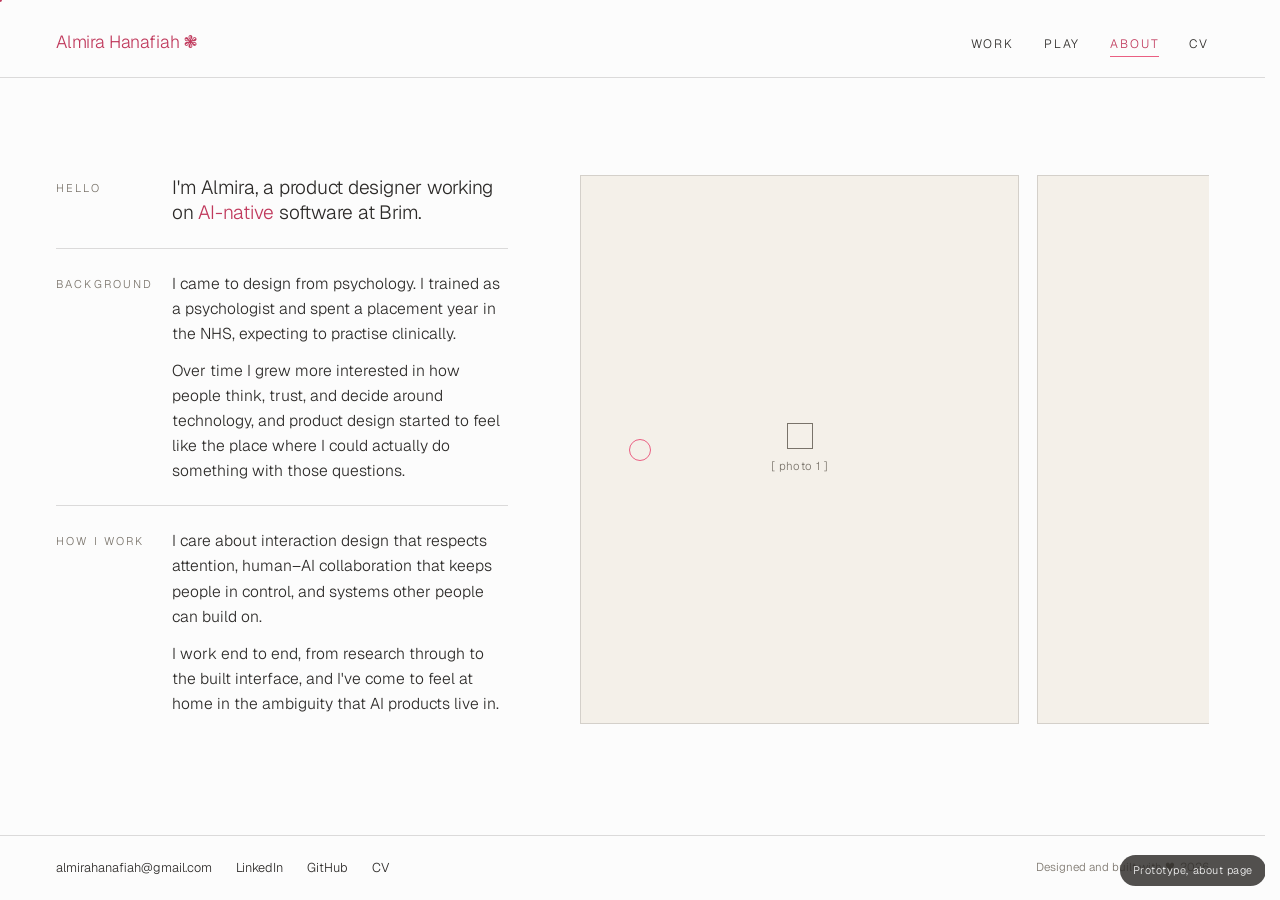
==== about.html @ 2a0cd52b "Case studies, CV page, favicon, and full nav pass Case Study 01 (work/ai-workflows.html) - Reframed " ====
<!DOCTYPE html>
<html lang="en">
<head>
<meta charset="UTF-8" />
<meta name="viewport" content="width=device-width, initial-scale=1.0" />
<title>About, Almira</title>
<meta name="description" content="Product designer with a psychology background, working on AI-native software at Brim." />
<link rel="icon" type="image/svg+xml" href="assets/favicon.svg" />
<link rel="preconnect" href="https://fonts.googleapis.com" />
<link rel="preconnect" href="https://fonts.gstatic.com" crossorigin />
<link href="https://fonts.googleapis.com/css2?family=Geist:wght@100..900&display=swap" rel="stylesheet" />
<style>
  /* ============ TOKENS (shared) ============ */
  :root {
    --paper:   #fcfcfc;
    --paper-2: #f4f0e9;
    --ink:     #2C2A28;
    --ink-soft:#79736A;
    --pink:    #EA5F82;
    --pink-deep:#C0395C;
    --rule:    rgba(44,42,40,0.16);
    --font: "Geist", system-ui, sans-serif;
    --w: 300;
    --ease: cubic-bezier(0.23, 1, 0.32, 1);
    --shell: 1280px;
  }
  * { margin: 0; padding: 0; box-sizing: border-box; }
  html { scroll-behavior: smooth; scrollbar-gutter: stable; }

  /* smooth cross-fade between pages (Chrome 126+, Safari 18+); harmlessly ignored elsewhere */
  @view-transition { navigation: auto; }
  ::view-transition-old(root),
  ::view-transition-new(root) { animation-duration: .32s; animation-timing-function: ease; }
  /* lift the masthead out of the cross-fade so it stays put while only the body content swaps */
  header:has(.masthead) { view-transition-name: site-header; }
  ::view-transition-old(site-header),
  ::view-transition-new(site-header) { animation: none; }
  body {
    background: var(--paper); color: var(--ink);
    font-family: var(--font); font-weight: var(--w);
    font-size: 18px; line-height: 1.6;
    -webkit-font-smoothing: antialiased; overflow-x: hidden;
  }
  a, p, h1, h2, h3, div, span, nav, li { font-weight: var(--w); }
  a { color: inherit; text-decoration: none; }
  ::selection { background: var(--pink); color: var(--paper); }
  @media (hover: hover) and (pointer: fine) { body, a, button { cursor: none; } }

  .shell { max-width: var(--shell); margin: 0 auto; padding: 0 56px; }
  .label {
    font-size: .7rem; text-transform: uppercase;
    letter-spacing: .19em; color: var(--ink-soft);
  }

  /* ============ CURSOR ============ */
  .cursor {
    position: fixed; top: 0; left: 0; width: 22px; height: 22px;
    border: 1px solid var(--pink); border-radius: 50%;
    pointer-events: none; z-index: 9999; transform: translate(-50%,-50%);
    transition: width .22s var(--ease), height .22s var(--ease), background-color .22s var(--ease);
  }
  .cursor.hot { width: 54px; height: 54px; background: rgba(234,95,130,.12); }
  .cursor.grab { width: 44px; height: 44px; background: rgba(234,95,130,.18); }
  .cursor-dot {
    position: fixed; top: 0; left: 0; width: 4px; height: 4px;
    background: var(--pink-deep); border-radius: 50%;
    pointer-events: none; z-index: 9999; transform: translate(-50%,-50%);
  }
  @media (hover: none),(pointer: coarse) { .cursor,.cursor-dot { display: none; } }

  /* ============ CAPTION TOOLTIP ============ */
  .tip {
    position: fixed; top: 0; left: 0; z-index: 9998;
    pointer-events: none;
    background: var(--paper); color: var(--ink);
    border: 1px solid var(--ink); border-radius: 2px;
    padding: 7px 11px;
    font-size: .62rem; text-transform: uppercase; letter-spacing: .14em;
    white-space: nowrap;
    box-shadow: 0 10px 24px -12px rgba(44,42,40,.55);
    opacity: 0; transform: scale(.94);
    transform-origin: top left;
    transition: opacity .14s var(--ease), transform .14s var(--ease);
  }
  .tip.show { opacity: 1; transform: scale(1); }

  /* ============ MASTHEAD ============ */
  header { border-bottom: 1px solid var(--rule); }
  .masthead {
    display: flex; justify-content: space-between; align-items: baseline;
    padding: 28px 0 20px;
  }
  .wordmark {
    font-size: 1.1rem; letter-spacing: -.01em;
    color: var(--pink-deep);
  }
  .nav { display: flex; gap: 30px; }
  .nav a {
    font-size: .76rem; text-transform: uppercase; letter-spacing: .15em;
    position: relative; padding-bottom: 3px;
  }
  .nav a::after {
    content: ""; position: absolute; left: 0; bottom: 0;
    width: 100%; height: 1px; background: var(--pink);
    transform: scaleX(0); transform-origin: left;
    transition: transform .26s var(--ease);
  }
  .nav a:hover::after { transform: scaleX(1); }
  .nav a.here { color: var(--pink-deep); }
  .nav a.here::after { transform: scaleX(1); }

  /* ============ ABOUT (base = mobile / normal flow) ============ */
  .about {
    display: grid; grid-template-columns: 1fr; gap: 44px;
    padding: 48px 0 64px;
  }
  .block {
    display: grid; grid-template-columns: 92px 1fr; gap: 24px;
    padding: 22px 0; align-items: start;
    border-top: 1px solid var(--rule);
  }
  .block:first-child { border-top: none; padding-top: 0; }
  .block .k { padding-top: 5px; }
  .block h1 {
    font-size: clamp(1.12rem, 1.5vw, 1.4rem);
    letter-spacing: -.012em; line-height: 1.32;
  }
  .block h1 em { font-style: normal; color: var(--pink-deep); }
  .block p { font-size: .98rem; color: var(--ink); }
  .block p + p { margin-top: 12px; }
  .block p .soft { color: var(--ink-soft); }

  /* ---- gallery ---- */
  .gallery-col { min-width: 0; }
  .scroller {
    overflow-x: auto; overflow-y: hidden;
    padding-bottom: 14px;
    scrollbar-width: thin;
    scrollbar-color: var(--ink-soft) transparent;
  }
  .scroller::-webkit-scrollbar { height: 4px; }
  .scroller::-webkit-scrollbar-track { background: var(--rule); border-radius: 2px; }
  .scroller::-webkit-scrollbar-thumb { background: var(--ink-soft); border-radius: 2px; }
  .track { display: flex; gap: 18px; width: max-content; }
  .shot {
    width: 264px; flex: 0 0 auto; aspect-ratio: 4 / 5;
    border: 1px solid var(--rule); background: var(--paper-2);
    overflow: hidden;
    display: flex; flex-direction: column;
    align-items: center; justify-content: center; gap: 8px;
  }
  .shot img {
    width: 100%; height: 100%; object-fit: cover;
    display: block; -webkit-user-drag: none; user-select: none;
  }
  .shot .g { width: 26px; height: 26px; border: 1px solid var(--ink-soft); }
  .shot .cap { font-size: .72rem; color: var(--ink-soft); letter-spacing: .04em; }

  /* ============ FOOTER ============ */
  footer { border-top: 1px solid var(--rule); padding: 22px 0; }
  .colophon {
    display: flex; justify-content: space-between; flex-wrap: wrap; gap: 16px;
  }
  .colophon .links { display: flex; gap: 24px; flex-wrap: wrap; }
  .colophon a { font-size: .8rem; }
  .colophon a:hover { color: var(--pink-deep); }
  .colophon .set { font-size: .72rem; color: var(--ink-soft); }

  /* ============ REVEAL ============ */
  .rv { opacity: 0; transform: translateY(14px);
        transition: opacity .6s var(--ease), transform .6s var(--ease); }
  .rv.in { opacity: 1; transform: none; }

  .proto-note {
    position: fixed; bottom: 14px; right: 14px; z-index: 600;
    background: var(--ink); color: var(--paper);
    font-size: .68rem; letter-spacing: .05em;
    padding: 7px 13px; border-radius: 999px; opacity: .82;
  }

  /* ============ DESKTOP: single screen; images = text-column height ============ */
  @media (min-width: 921px) {
    html, body { height: 100%; }
    body {
      height: 100dvh; overflow: hidden;
      display: flex; flex-direction: column;
    }
    main { flex: 1; min-height: 0; display: flex; align-items: center; }
    main .shell { width: 100%; }
    .about {
      grid-template-columns: 452px 1fr; gap: 72px;
      align-items: stretch; padding: 0;
    }
    /* gallery column stretches to match the text column's height */
    .gallery-col { display: flex; flex-direction: column; }
    .scroller { flex: 1; min-height: 0; }
    .track { height: 100%; }
    .shot { height: 100%; width: auto; }
  }

  @media (max-width: 560px) {
    .shell { padding: 0 20px; }
    .nav { gap: 16px; }
    .nav a { font-size: .66rem; letter-spacing: .1em; }
    .block { grid-template-columns: 1fr; gap: 10px; }
    .block .k { padding-top: 0; }
    .shot { width: 220px; }
  }
  @media (prefers-reduced-motion: reduce) {
    html { scroll-behavior: auto; }
    .rv { opacity: 1 !important; transform: none !important; transition: none; }
    .cursor { transition: none !important; }
    .tip { transition: opacity .12s; transform: none; }
    .tip.show { transform: none; }
  }
</style>
</head>
<body>

<div class="cursor" id="cursor" aria-hidden="true"></div>
<div class="cursor-dot" id="dot" aria-hidden="true"></div>
<div class="tip" id="tip" aria-hidden="true"></div>

<header>
  <div class="shell">
    <div class="masthead">
      <a href="index.html" class="wordmark">Almira Hanafiah &#10051;</a>
      <nav class="nav">
        <a href="index.html">Work</a>
        <a href="play.html">Play</a>
        <a href="about.html" class="here">About</a>
        <a href="cv.html">CV</a>
      </nav>
    </div>
  </div>
</header>

<main>
  <div class="shell">
    <section class="about">

      <!-- ===== TEXT COLUMN ===== -->
      <div class="about-text">

        <div class="block rv">
          <div class="k label">Hello</div>
          <div>
            <h1>I'm Almira, a product designer working on <em>AI-native</em> software at Brim.</h1>
          </div>
        </div>

        <div class="block rv">
          <div class="k label">Background</div>
          <div>
            <p>I came to design from psychology. I trained as a psychologist and spent a placement year in the NHS, expecting to practise clinically.</p>
            <p class="soft">Over time I grew more interested in how people think, trust, and decide around technology, and product design started to feel like the place where I could actually do something with those questions.</p>
          </div>
        </div>

        <div class="block rv">
          <div class="k label">How I work</div>
          <div>
            <p>I care about interaction design that respects attention, human&ndash;AI collaboration that keeps people in control, and systems other people can build on.</p>
            <p class="soft">I work end to end, from research through to the built interface, and I've come to feel at home in the ambiguity that AI products live in.</p>
          </div>
        </div>

      </div>

      <!-- ===== GALLERY COLUMN (horizontal scroll) ===== -->
      <div class="gallery-col">
        <!-- 5 photos. Each .shot carries a data-cap caption (shown as a tooltip on hover).
             To use a real image, replace the inner placeholder with:
             <img src="assets/about/photo-1.jpg" alt="...">, keep the data-cap. -->
        <div class="scroller" id="scroller">
          <div class="track">
            <figure class="shot" data-cap="Charcoal study"><div class="g" aria-hidden="true"></div><span class="cap">[ photo 1 ]</span></figure>
            <figure class="shot" data-cap="Oil portrait, in progress"><div class="g" aria-hidden="true"></div><span class="cap">[ photo 2 ]</span></figure>
            <figure class="shot" data-cap="Sketchbook, 2024"><div class="g" aria-hidden="true"></div><span class="cap">[ photo 3 ]</span></figure>
            <figure class="shot" data-cap="Plein air study"><div class="g" aria-hidden="true"></div><span class="cap">[ photo 4 ]</span></figure>
            <figure class="shot" data-cap="Studio corner"><div class="g" aria-hidden="true"></div><span class="cap">[ photo 5 ]</span></figure>
          </div>
        </div>
      </div>

    </section>
  </div>
</main>

<footer>
  <div class="shell">
    <div class="colophon">
      <div class="links">
        <a href="mailto:almirahanafiah@gmail.com">almirahanafiah@gmail.com</a>
        <a href="https://linkedin.com/in/almira-hanafiah" target="_blank" rel="noopener">LinkedIn</a>
        <a href="https://github.com/almirakh" target="_blank" rel="noopener">GitHub</a>
        <a href="cv.html">CV</a>
      </div>
      <div class="set">Designed and built with &hearts;, 2026</div>
    </div>
  </div>
</footer>

<div class="proto-note">Prototype, about page</div>

<script>
(function () {
  var reduced = matchMedia("(prefers-reduced-motion: reduce)").matches;
  var fine = matchMedia("(hover: hover) and (pointer: fine)").matches;
  var cursor = document.getElementById("cursor");

  /* ---- custom cursor ---- */
  if (fine) {
    var dot = document.getElementById("dot");
    var mx = innerWidth/2, my = innerHeight/2, cx = mx, cy = my;
    addEventListener("mousemove", function (e) {
      mx = e.clientX; my = e.clientY;
      dot.style.left = mx+"px"; dot.style.top = my+"px";
      if (reduced) { cursor.style.left = mx+"px"; cursor.style.top = my+"px"; }
    });
    if (!reduced) (function loop(){
      cx += (mx-cx)*.17; cy += (my-cy)*.17;
      cursor.style.left = cx+"px"; cursor.style.top = cy+"px";
      requestAnimationFrame(loop);
    })();
    document.querySelectorAll("a, button").forEach(function (el) {
      el.addEventListener("mouseenter", function(){ cursor.classList.add("hot"); });
      el.addEventListener("mouseleave", function(){ cursor.classList.remove("hot"); });
    });
    addEventListener("mouseleave", function(){ cursor.style.opacity=0; dot.style.opacity=0; });
    addEventListener("mouseenter", function(){ cursor.style.opacity=1; dot.style.opacity=1; });
  }

  /* ---- caption tooltip that follows the cursor ---- */
  var tip = document.getElementById("tip");
  if (fine) {
    document.querySelectorAll(".shot").forEach(function (shot) {
      shot.addEventListener("mouseenter", function () {
        tip.textContent = shot.getAttribute("data-cap") || "";
        tip.classList.add("show");
      });
      shot.addEventListener("mouseleave", function () {
        tip.classList.remove("show");
      });
    });
    addEventListener("mousemove", function (e) {
      var x = e.clientX + 22, y = e.clientY + 20;
      if (x + tip.offsetWidth + 14 > innerWidth) x = e.clientX - tip.offsetWidth - 22;
      tip.style.left = x + "px";
      tip.style.top = y + "px";
    });
  }

  /* ---- smooth (eased) horizontal scroll for the gallery ---- */
  var sc = document.getElementById("scroller");
  var targetX = sc.scrollLeft, currentX = sc.scrollLeft;
  var dragging = false, startX = 0, startLeft = 0, vx = 0, lastX = 0;

  function maxX() { return sc.scrollWidth - sc.clientWidth; }
  function clamp(v) { return Math.max(0, Math.min(maxX(), v)); }

  if (!reduced) {
    (function loop() {
      if (!dragging) {
        var d = targetX - currentX;
        if (Math.abs(d) > 0.4) {
          currentX += d * 0.12;            /* eased glide */
          sc.scrollLeft = currentX;
        } else {
          currentX = targetX = sc.scrollLeft;  /* idle: stay in sync (incl. scrollbar use) */
        }
      }
      requestAnimationFrame(loop);
    })();
  }

  sc.addEventListener("wheel", function (e) {
    var d = Math.abs(e.deltaX) > Math.abs(e.deltaY) ? e.deltaX : e.deltaY;
    if (!d) return;
    e.preventDefault();
    if (reduced) { sc.scrollLeft = clamp(sc.scrollLeft + d); return; }
    targetX = clamp(targetX + d);
  }, { passive: false });

  /* ---- drag to scroll, with a little release momentum ---- */
  sc.addEventListener("pointerdown", function (e) {
    dragging = true;
    startX = lastX = e.clientX; startLeft = sc.scrollLeft; vx = 0;
    sc.classList.add("dragging");
    tip.classList.remove("show");
    if (fine) cursor.classList.add("grab");
  });
  addEventListener("pointermove", function (e) {
    if (!dragging) return;
    var nx = clamp(startLeft - (e.clientX - startX));
    sc.scrollLeft = nx;
    currentX = targetX = nx;
    vx = e.clientX - lastX; lastX = e.clientX;
  });
  addEventListener("pointerup", function () {
    if (!dragging) return;
    dragging = false;
    sc.classList.remove("dragging");
    if (fine) cursor.classList.remove("grab");
    if (!reduced) targetX = clamp(sc.scrollLeft - vx * 16);   /* momentum glide */
  });

  /* ---- scroll reveal ---- */
  var rv = document.querySelectorAll(".rv");
  if (reduced || !("IntersectionObserver" in window)) {
    rv.forEach(function (el){ el.classList.add("in"); });
  } else {
    var io = new IntersectionObserver(function (entries) {
      entries.forEach(function (en, i) {
        if (en.isIntersecting) {
          var el = en.target;
          setTimeout(function(){ el.classList.add("in"); }, i * 80);
          io.unobserve(el);
        }
      });
    }, { threshold: .14 });
    rv.forEach(function (el){ io.observe(el); });
  }
})();
</script>
</body>
</html>
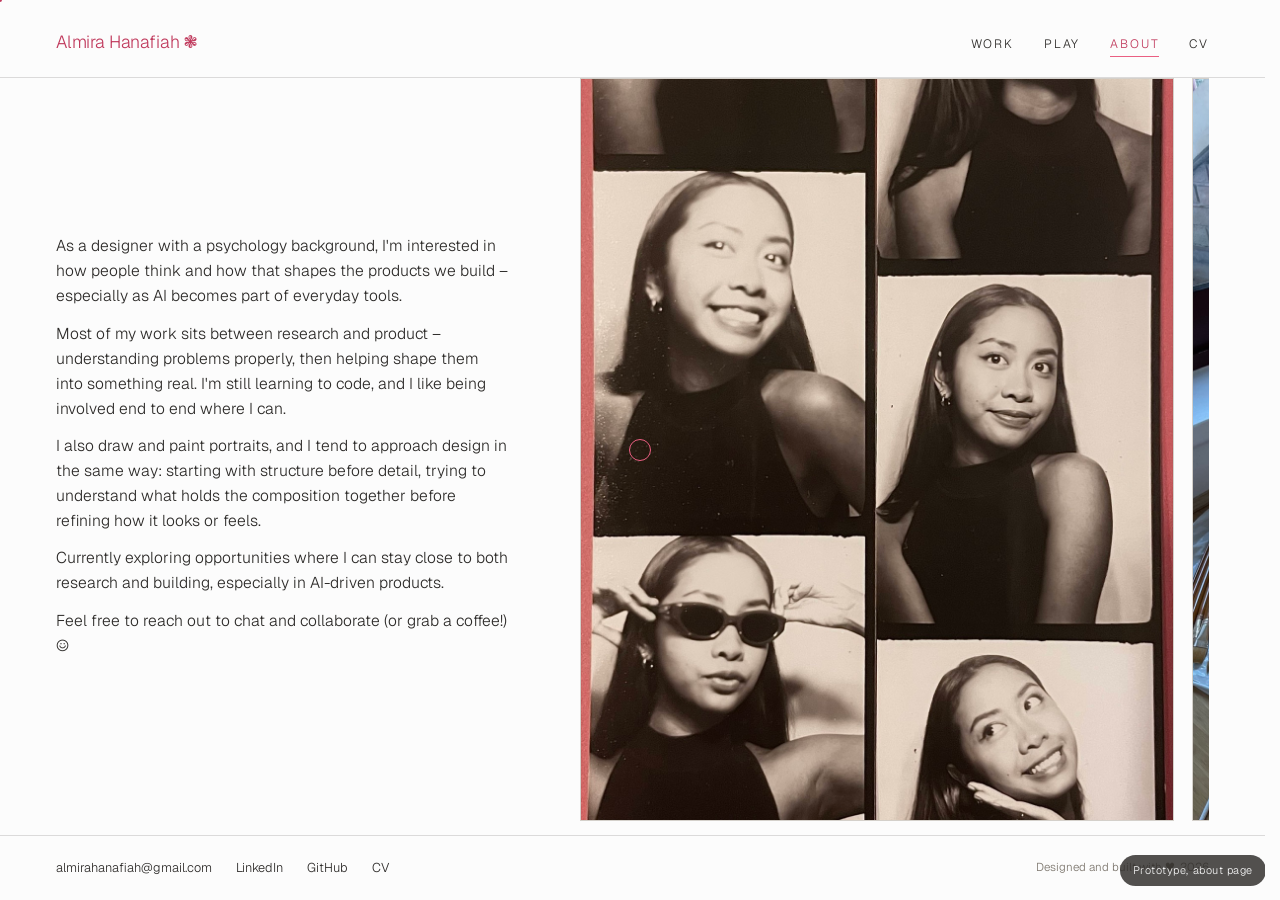
==== commit da5f4161: "Restore homepage nav (Work / Play / About / CV)" ====
--- a/about.html
+++ b/about.html
@@ -3,6 +3,7 @@
 <head>
 <meta charset="UTF-8" />
 <meta name="viewport" content="width=device-width, initial-scale=1.0" />
+<meta name="robots" content="noindex,nofollow" />
 <title>About, Almira</title>
 <meta name="description" content="Product designer with a psychology background, working on AI-native software at Brim." />
 <link rel="icon" type="image/svg+xml" href="assets/favicon.svg" />
@@ -120,6 +121,7 @@
     border-top: 1px solid var(--rule);
   }
   .block:first-child { border-top: none; padding-top: 0; }
+  .block.solo { grid-template-columns: 1fr; }
   .block .k { padding-top: 5px; }
   .block h1 {
     font-size: clamp(1.12rem, 1.5vw, 1.4rem);
@@ -149,7 +151,7 @@
     display: flex; flex-direction: column;
     align-items: center; justify-content: center; gap: 8px;
   }
-  .shot img {
+  .shot img, .shot video {
     width: 100%; height: 100%; object-fit: cover;
     display: block; -webkit-user-drag: none; user-select: none;
   }
@@ -185,14 +187,17 @@
       height: 100dvh; overflow: hidden;
       display: flex; flex-direction: column;
     }
-    main { flex: 1; min-height: 0; display: flex; align-items: center; }
-    main .shell { width: 100%; }
+    main { flex: 1; min-height: 0; display: flex; align-items: stretch; }
+    main .shell { width: 100%; height: 100%; }
     .about {
       grid-template-columns: 452px 1fr; gap: 72px;
-      align-items: stretch; padding: 0;
+      grid-template-rows: minmax(0, 1fr);
+      align-items: stretch; padding: 0; height: 100%;
     }
-    /* gallery column stretches to match the text column's height */
-    .gallery-col { display: flex; flex-direction: column; }
+    /* text is centered vertically against the full-height gallery */
+    .about-text { display: flex; flex-direction: column; justify-content: center; min-height: 0; }
+    /* gallery fills the row height; images crop to it via object-fit */
+    .gallery-col { display: flex; flex-direction: column; min-height: 0; }
     .scroller { flex: 1; min-height: 0; }
     .track { height: 100%; }
     .shot { height: 100%; width: auto; }
@@ -242,43 +247,39 @@
       <!-- ===== TEXT COLUMN ===== -->
       <div class="about-text">
 
-        <div class="block rv">
-          <div class="k label">Hello</div>
+        <div class="block solo rv">
           <div>
-            <h1>I'm Almira, a product designer working on <em>AI-native</em> software at Brim.</h1>
+            <p>As a designer with a psychology background, I'm interested in how people think and how that shapes the products we build &ndash; especially as AI becomes part of everyday tools.</p>
+            <p>Most of my work sits between research and product &ndash; understanding problems properly, then helping shape them into something real. I'm still learning to code, and I like being involved end to end where I can.</p>
+            <p>I also draw and paint portraits, and I tend to approach design in the same way: starting with structure before detail, trying to understand what holds the composition together before refining how it looks or feels.</p>
+            <p class="soft">Currently exploring opportunities where I can stay close to both research and building, especially in AI-driven products.</p>
+            <p class="soft">Feel free to reach out to chat and collaborate (or grab a coffee!) &#9786;&#xFE0E;</p>
           </div>
         </div>
 
-        <div class="block rv">
-          <div class="k label">Background</div>
-          <div>
-            <p>I came to design from psychology. I trained as a psychologist and spent a placement year in the NHS, expecting to practise clinically.</p>
-            <p class="soft">Over time I grew more interested in how people think, trust, and decide around technology, and product design started to feel like the place where I could actually do something with those questions.</p>
-          </div>
-        </div>
-
-        <div class="block rv">
-          <div class="k label">How I work</div>
-          <div>
-            <p>I care about interaction design that respects attention, human&ndash;AI collaboration that keeps people in control, and systems other people can build on.</p>
-            <p class="soft">I work end to end, from research through to the built interface, and I've come to feel at home in the ambiguity that AI products live in.</p>
-          </div>
-        </div>
-
       </div>
 
       <!-- ===== GALLERY COLUMN (horizontal scroll) ===== -->
       <div class="gallery-col">
-        <!-- 5 photos. Each .shot carries a data-cap caption (shown as a tooltip on hover).
-             To use a real image, replace the inner placeholder with:
-             <img src="assets/about/photo-1.jpg" alt="...">, keep the data-cap. -->
+        <!-- 4 photos + 1 video. Each .shot carries a data-cap caption (shown as a tooltip on hover). -->
         <div class="scroller" id="scroller">
           <div class="track">
-            <figure class="shot" data-cap="Charcoal study"><div class="g" aria-hidden="true"></div><span class="cap">[ photo 1 ]</span></figure>
-            <figure class="shot" data-cap="Oil portrait, in progress"><div class="g" aria-hidden="true"></div><span class="cap">[ photo 2 ]</span></figure>
-            <figure class="shot" data-cap="Sketchbook, 2024"><div class="g" aria-hidden="true"></div><span class="cap">[ photo 3 ]</span></figure>
-            <figure class="shot" data-cap="Plein air study"><div class="g" aria-hidden="true"></div><span class="cap">[ photo 4 ]</span></figure>
-            <figure class="shot" data-cap="Studio corner"><div class="g" aria-hidden="true"></div><span class="cap">[ photo 5 ]</span></figure>
+            <figure class="shot" data-cap="it's me :)">
+              <img src="assets/about/about-1-me.jpg" alt="Almira in a black-and-white photobooth strip" loading="lazy" />
+            </figure>
+            <figure class="shot" data-cap="the painting corner">
+              <img src="assets/about/about-2-painting-corner.jpeg" alt="An easel with a portrait in progress beside a window and a monstera plant" loading="lazy" />
+            </figure>
+            <figure class="shot" data-cap="my cats">
+              <img src="assets/about/about-3-cats.jpg" alt="Two cats on marble stairs beside a eucalyptus plant" loading="lazy" />
+            </figure>
+            <figure class="shot" data-cap="i love visiting art museums">
+              <img src="assets/about/about-4-art-museum.jpeg" alt="Almira looking at abstract paintings in a gallery" loading="lazy" />
+            </figure>
+            <figure class="shot" data-cap="thanks for visiting &#9788;">
+              <video src="assets/about/about-5-sunset.mp4" poster="assets/about/about-5-sunset.jpg"
+                     autoplay muted loop playsinline preload="metadata" aria-label="A sunset"></video>
+            </figure>
           </div>
         </div>
       </div>
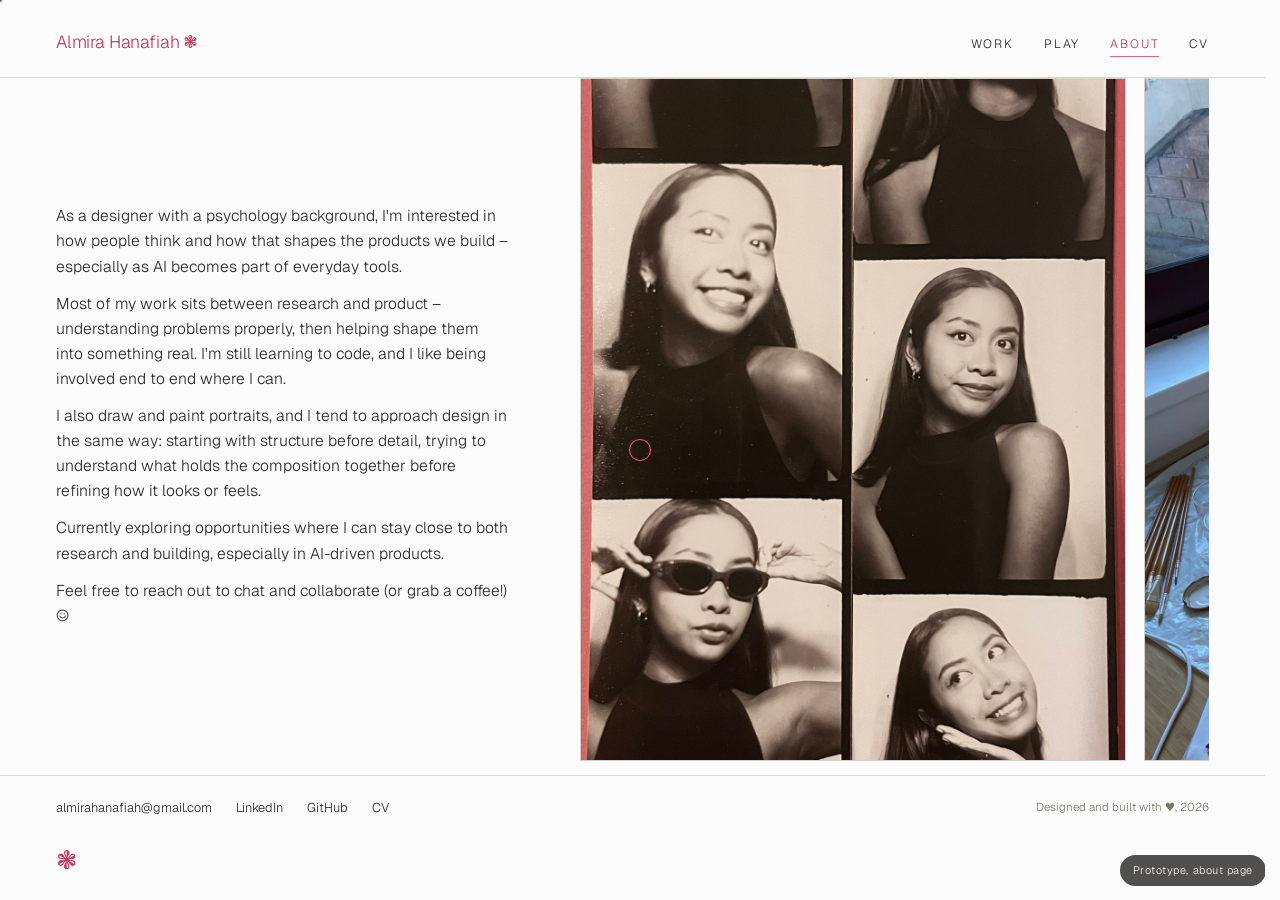
==== commit 54ca8159: "Unify footers/header, link CV to PDF, reveal Case 03 + WIP preview, new GitHub username - Unify all " ====
--- a/about.html
+++ b/about.html
@@ -167,6 +167,8 @@
   .colophon a { font-size: .8rem; }
   .colophon a:hover { color: var(--pink-deep); }
   .colophon .set { font-size: .72rem; color: var(--ink-soft); }
+  .sign { margin-top: 30px; }
+  .sign-mark { display: inline-block; font-size: 1.6rem; line-height: 1; color: var(--pink-deep); }
 
   /* ============ REVEAL ============ */
   .rv { opacity: 0; transform: translateY(14px);
@@ -234,7 +236,7 @@
         <a href="index.html">Work</a>
         <a href="play.html">Play</a>
         <a href="about.html" class="here">About</a>
-        <a href="cv.html">CV</a>
+        <a href="assets/cv/Almira-Hanafiah-CV.pdf" target="_blank" rel="noopener">CV</a>
       </nav>
     </div>
   </div>
@@ -294,10 +296,13 @@
       <div class="links">
         <a href="mailto:almirahanafiah@gmail.com">almirahanafiah@gmail.com</a>
         <a href="https://linkedin.com/in/almira-hanafiah" target="_blank" rel="noopener">LinkedIn</a>
-        <a href="https://github.com/almirakh" target="_blank" rel="noopener">GitHub</a>
-        <a href="cv.html">CV</a>
+        <a href="https://github.com/almirahanafiah" target="_blank" rel="noopener">GitHub</a>
+        <a href="assets/cv/Almira-Hanafiah-CV.pdf" target="_blank" rel="noopener">CV</a>
       </div>
       <div class="set">Designed and built with &hearts;, 2026</div>
+    </div>
+    <div class="sign rv">
+      <span class="sign-mark" aria-hidden="true">&#10051;</span>
     </div>
   </div>
 </footer>
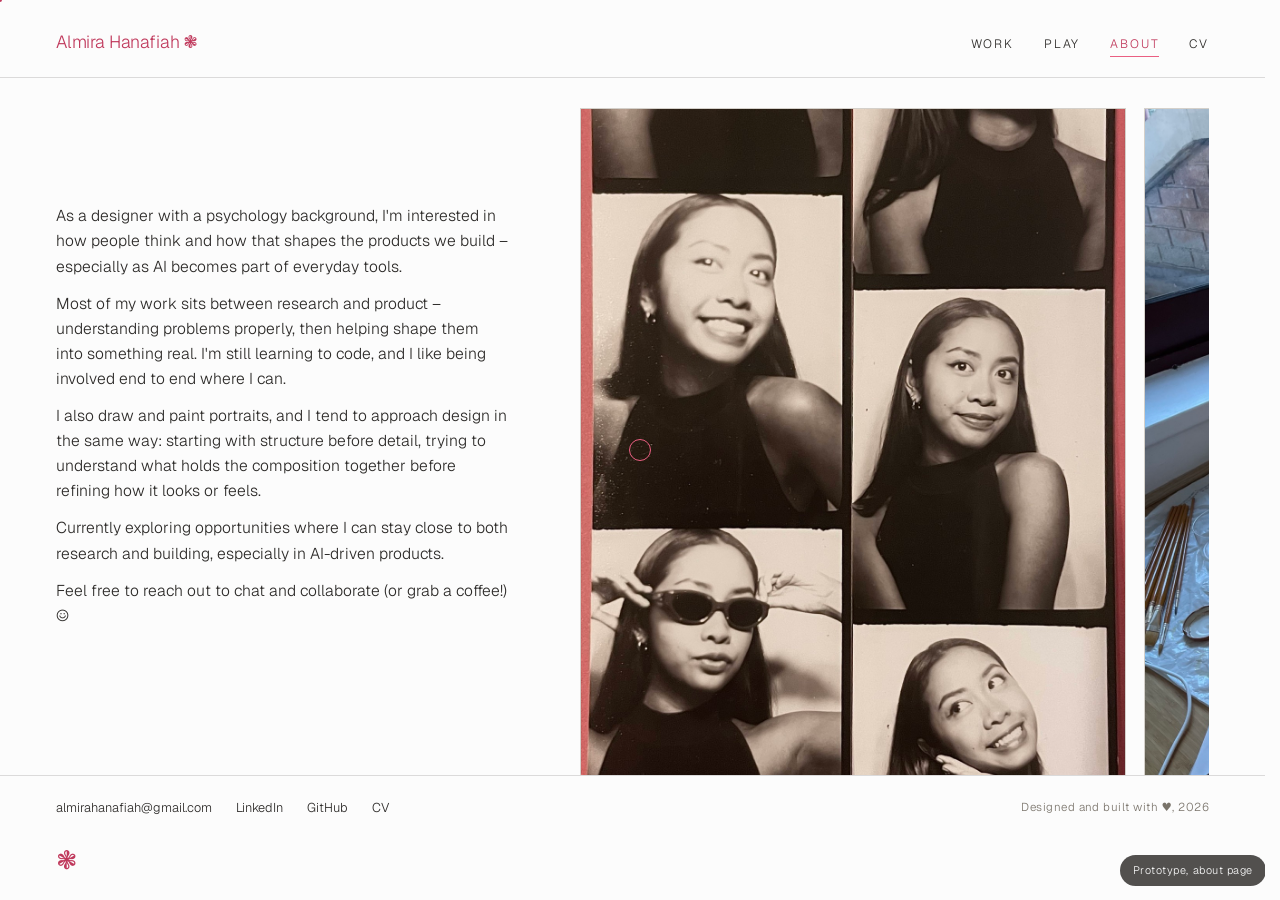
==== commit 939bbb10: "Extract shared CSS into assets/css/styles.css; update docs for username + CSS - New shared styleshee" ====
--- a/about.html
+++ b/about.html
@@ -10,64 +10,10 @@
 <link rel="preconnect" href="https://fonts.googleapis.com" />
 <link rel="preconnect" href="https://fonts.gstatic.com" crossorigin />
 <link href="https://fonts.googleapis.com/css2?family=Geist:wght@100..900&display=swap" rel="stylesheet" />
+<link rel="stylesheet" href="assets/css/styles.css" />
 <style>
-  /* ============ TOKENS (shared) ============ */
-  :root {
-    --paper:   #fcfcfc;
-    --paper-2: #f4f0e9;
-    --ink:     #2C2A28;
-    --ink-soft:#79736A;
-    --pink:    #EA5F82;
-    --pink-deep:#C0395C;
-    --rule:    rgba(44,42,40,0.16);
-    --font: "Geist", system-ui, sans-serif;
-    --w: 300;
-    --ease: cubic-bezier(0.23, 1, 0.32, 1);
-    --shell: 1280px;
-  }
-  * { margin: 0; padding: 0; box-sizing: border-box; }
-  html { scroll-behavior: smooth; scrollbar-gutter: stable; }
-
-  /* smooth cross-fade between pages (Chrome 126+, Safari 18+); harmlessly ignored elsewhere */
-  @view-transition { navigation: auto; }
-  ::view-transition-old(root),
-  ::view-transition-new(root) { animation-duration: .32s; animation-timing-function: ease; }
-  /* lift the masthead out of the cross-fade so it stays put while only the body content swaps */
-  header:has(.masthead) { view-transition-name: site-header; }
-  ::view-transition-old(site-header),
-  ::view-transition-new(site-header) { animation: none; }
-  body {
-    background: var(--paper); color: var(--ink);
-    font-family: var(--font); font-weight: var(--w);
-    font-size: 18px; line-height: 1.6;
-    -webkit-font-smoothing: antialiased; overflow-x: hidden;
-  }
-  a, p, h1, h2, h3, div, span, nav, li { font-weight: var(--w); }
-  a { color: inherit; text-decoration: none; }
-  ::selection { background: var(--pink); color: var(--paper); }
-  @media (hover: hover) and (pointer: fine) { body, a, button { cursor: none; } }
-
-  .shell { max-width: var(--shell); margin: 0 auto; padding: 0 56px; }
-  .label {
-    font-size: .7rem; text-transform: uppercase;
-    letter-spacing: .19em; color: var(--ink-soft);
-  }
-
-  /* ============ CURSOR ============ */
-  .cursor {
-    position: fixed; top: 0; left: 0; width: 22px; height: 22px;
-    border: 1px solid var(--pink); border-radius: 50%;
-    pointer-events: none; z-index: 9999; transform: translate(-50%,-50%);
-    transition: width .22s var(--ease), height .22s var(--ease), background-color .22s var(--ease);
-  }
-  .cursor.hot { width: 54px; height: 54px; background: rgba(234,95,130,.12); }
-  .cursor.grab { width: 44px; height: 44px; background: rgba(234,95,130,.18); }
-  .cursor-dot {
-    position: fixed; top: 0; left: 0; width: 4px; height: 4px;
-    background: var(--pink-deep); border-radius: 50%;
-    pointer-events: none; z-index: 9999; transform: translate(-50%,-50%);
-  }
-  @media (hover: none),(pointer: coarse) { .cursor,.cursor-dot { display: none; } }
+    /* page-specific overrides */
+  body { line-height: 1.6; }
 
   /* ============ CAPTION TOOLTIP ============ */
   .tip {
@@ -85,31 +31,6 @@
   }
   .tip.show { opacity: 1; transform: scale(1); }
 
-  /* ============ MASTHEAD ============ */
-  header { border-bottom: 1px solid var(--rule); }
-  .masthead {
-    display: flex; justify-content: space-between; align-items: baseline;
-    padding: 28px 0 20px;
-  }
-  .wordmark {
-    font-size: 1.1rem; letter-spacing: -.01em;
-    color: var(--pink-deep);
-  }
-  .nav { display: flex; gap: 30px; }
-  .nav a {
-    font-size: .76rem; text-transform: uppercase; letter-spacing: .15em;
-    position: relative; padding-bottom: 3px;
-  }
-  .nav a::after {
-    content: ""; position: absolute; left: 0; bottom: 0;
-    width: 100%; height: 1px; background: var(--pink);
-    transform: scaleX(0); transform-origin: left;
-    transition: transform .26s var(--ease);
-  }
-  .nav a:hover::after { transform: scaleX(1); }
-  .nav a.here { color: var(--pink-deep); }
-  .nav a.here::after { transform: scaleX(1); }
-
   /* ============ ABOUT (base = mobile / normal flow) ============ */
   .about {
     display: grid; grid-template-columns: 1fr; gap: 44px;
@@ -158,29 +79,8 @@
   .shot .g { width: 26px; height: 26px; border: 1px solid var(--ink-soft); }
   .shot .cap { font-size: .72rem; color: var(--ink-soft); letter-spacing: .04em; }
 
-  /* ============ FOOTER ============ */
-  footer { border-top: 1px solid var(--rule); padding: 22px 0; }
-  .colophon {
-    display: flex; justify-content: space-between; flex-wrap: wrap; gap: 16px;
-  }
-  .colophon .links { display: flex; gap: 24px; flex-wrap: wrap; }
-  .colophon a { font-size: .8rem; }
-  .colophon a:hover { color: var(--pink-deep); }
-  .colophon .set { font-size: .72rem; color: var(--ink-soft); }
-  .sign { margin-top: 30px; }
-  .sign-mark { display: inline-block; font-size: 1.6rem; line-height: 1; color: var(--pink-deep); }
-
-  /* ============ REVEAL ============ */
-  .rv { opacity: 0; transform: translateY(14px);
-        transition: opacity .6s var(--ease), transform .6s var(--ease); }
-  .rv.in { opacity: 1; transform: none; }
-
-  .proto-note {
-    position: fixed; bottom: 14px; right: 14px; z-index: 600;
-    background: var(--ink); color: var(--paper);
-    font-size: .68rem; letter-spacing: .05em;
-    padding: 7px 13px; border-radius: 999px; opacity: .82;
-  }
+  /* ============ FOOTER (page override) ============ */
+  footer { padding: 22px 0; }
 
   /* ============ DESKTOP: single screen; images = text-column height ============ */
   @media (min-width: 921px) {
--- a/assets/css/styles.css
+++ b/assets/css/styles.css
@@ -0,0 +1,611 @@
+/* ============================================================
+   Almira Hanafiah — shared site styles
+   Linked by every page except play.html (which is bespoke).
+   Page-specific CSS still lives inline in each page's <style>,
+   loaded after this file so per-page overrides win.
+   ============================================================ */
+
+/* ============ TOKENS ============ */
+:root {
+  --paper: #fcfcfc;      /* neutral near-white */
+  --paper-2: #f4f0e9;    /* warm cream for tonal bands and image wells */
+  --ink: #2c2a28;        /* warm near-black */
+  --ink-soft: #79736a;   /* warm grey */
+  --pink: #ea5f82;       /* bright rose, the one accent */
+  --pink-deep: #c0395c;  /* readable rose, links, small text */
+  --rule: rgba(44, 42, 40, 0.16);
+
+  --font: "Geist", system-ui, sans-serif;
+  --w: 300;              /* Geist Light, uniform */
+
+  --ease: cubic-bezier(0.23, 1, 0.32, 1);
+  --shell: 1280px;
+}
+
+/* ============ RESET ============ */
+* {
+  margin: 0;
+  padding: 0;
+  box-sizing: border-box;
+}
+html {
+  scroll-behavior: smooth;
+  scrollbar-gutter: stable;
+}
+
+/* smooth cross-fade between pages (Chrome 126+, Safari 18+); harmlessly ignored elsewhere */
+@view-transition {
+  navigation: auto;
+}
+::view-transition-old(root),
+::view-transition-new(root) {
+  animation-duration: 0.32s;
+  animation-timing-function: ease;
+}
+/* lift the masthead out of the cross-fade so it stays put while only the body content swaps */
+header:has(.masthead) {
+  view-transition-name: site-header;
+}
+::view-transition-old(site-header),
+::view-transition-new(site-header) {
+  animation: none;
+}
+
+body {
+  background: var(--paper);
+  color: var(--ink);
+  font-family: var(--font);
+  font-weight: var(--w);
+  font-size: 18px;
+  line-height: 1.62;
+  -webkit-font-smoothing: antialiased;
+  overflow-x: hidden;
+}
+a, p, h1, h2, h3, h4, div, span, nav, li, ol {
+  font-weight: var(--w);
+}
+a {
+  color: inherit;
+  text-decoration: none;
+}
+::selection {
+  background: var(--pink);
+  color: var(--paper);
+}
+
+@media (hover: hover) and (pointer: fine) {
+  body, a, button, .row {
+    cursor: none;
+  }
+}
+
+.shell {
+  max-width: var(--shell);
+  margin: 0 auto;
+  padding: 0 56px;
+}
+
+/* micro-label used throughout */
+.label {
+  font-size: 0.7rem;
+  text-transform: uppercase;
+  letter-spacing: 0.19em;
+  color: var(--ink-soft);
+}
+
+/* ============ CURSOR ============ */
+.cursor {
+  position: fixed;
+  top: 0;
+  left: 0;
+  width: 22px;
+  height: 22px;
+  border: 1px solid var(--pink);
+  border-radius: 50%;
+  pointer-events: none;
+  z-index: 9999;
+  transform: translate(-50%, -50%);
+  transition:
+    width 0.22s var(--ease),
+    height 0.22s var(--ease),
+    background-color 0.22s var(--ease);
+}
+.cursor.hot {
+  width: 54px;
+  height: 54px;
+  background: rgba(234, 95, 130, 0.12);
+}
+.cursor.grab {
+  width: 44px;
+  height: 44px;
+  background: rgba(234, 95, 130, 0.18);
+}
+.cursor-dot {
+  position: fixed;
+  top: 0;
+  left: 0;
+  width: 4px;
+  height: 4px;
+  background: var(--pink-deep);
+  border-radius: 50%;
+  pointer-events: none;
+  z-index: 9999;
+  transform: translate(-50%, -50%);
+}
+@media (hover: none), (pointer: coarse) {
+  .cursor, .cursor-dot {
+    display: none;
+  }
+}
+
+/* ============ READING PROGRESS (case studies) ============ */
+.progress {
+  position: fixed;
+  top: 0;
+  left: 0;
+  height: 2px;
+  width: 0%;
+  background: var(--pink);
+  z-index: 500;
+  transition: width 0.1s linear;
+}
+
+/* ============ MASTHEAD ============ */
+header {
+  border-bottom: 1px solid var(--rule);
+}
+.masthead {
+  display: flex;
+  justify-content: space-between;
+  align-items: baseline;
+  padding: 28px 0 20px;
+}
+.wordmark {
+  font-size: 1.1rem;
+  letter-spacing: -0.01em;
+  color: var(--pink-deep);
+}
+.nav {
+  display: flex;
+  gap: 30px;
+}
+.nav a {
+  font-size: 0.76rem;
+  text-transform: uppercase;
+  letter-spacing: 0.15em;
+  position: relative;
+  padding-bottom: 3px;
+}
+.nav a::after {
+  content: "";
+  position: absolute;
+  left: 0;
+  bottom: 0;
+  width: 100%;
+  height: 1px;
+  background: var(--pink);
+  transform: scaleX(0);
+  transform-origin: left;
+  transition: transform 0.26s var(--ease);
+}
+.nav a:hover::after {
+  transform: scaleX(1);
+}
+.nav a.here {
+  color: var(--pink-deep);
+}
+.nav a.here::after {
+  transform: scaleX(1);
+}
+
+/* ============ CASE-STUDY TOP BAR ============ */
+.bar {
+  display: flex;
+  justify-content: space-between;
+  align-items: baseline;
+  padding: 28px 0 20px;
+}
+.back {
+  font-size: 0.76rem;
+  text-transform: uppercase;
+  letter-spacing: 0.15em;
+}
+.back .ar {
+  color: var(--pink-deep);
+  margin-right: 7px;
+}
+.back:hover {
+  color: var(--pink-deep);
+}
+
+/* ============ CASE HEADER ============ */
+.cs-header {
+  padding: 76px 0 48px;
+}
+.cs-header .eyebrow {
+  margin-bottom: 26px;
+}
+.cs-title {
+  font-size: clamp(2.2rem, 4.7vw, 3.7rem);
+  line-height: 1.06;
+  letter-spacing: -0.035em;
+  max-width: 17ch;
+}
+.cs-title em {
+  font-style: normal;
+  color: var(--pink-deep);
+}
+.cs-header .dek {
+  margin-top: 26px;
+  max-width: 52ch;
+  color: var(--ink-soft);
+  font-size: 1.05rem;
+}
+
+/* hero / image plates */
+.plate {
+  background: var(--paper-2);
+  border: 1px solid var(--rule);
+  display: flex;
+  align-items: center;
+  justify-content: center;
+}
+.plate .g {
+  width: 30px;
+  height: 30px;
+  border: 1px solid var(--ink-soft);
+}
+.hero-plate {
+  aspect-ratio: 16 / 7;
+  margin-bottom: 8px;
+}
+.cap {
+  font-size: 0.72rem;
+  color: var(--ink-soft);
+  letter-spacing: 0.04em;
+}
+
+/* ============ CASE LAYOUT: sticky TOC + article ============ */
+.layout {
+  display: grid;
+  grid-template-columns: 200px 1fr;
+  gap: 72px;
+  padding-top: 64px;
+  padding-bottom: 96px;
+}
+.toc {
+  position: sticky;
+  top: 44px;
+  align-self: start;
+}
+.toc .label {
+  margin-bottom: 18px;
+}
+.toc ol {
+  list-style: none;
+}
+.toc li {
+  margin-bottom: 2px;
+}
+.toc a {
+  display: flex;
+  align-items: center;
+  gap: 12px;
+  padding: 7px 0;
+  font-size: 0.9rem;
+  color: var(--ink-soft);
+  transition: color 0.25s var(--ease);
+}
+.toc a .tick {
+  width: 16px;
+  height: 1px;
+  background: var(--rule);
+  transition: width 0.25s var(--ease), background-color 0.25s var(--ease);
+  flex-shrink: 0;
+}
+.toc a .n {
+  font-size: 0.7rem;
+  font-variant-numeric: tabular-nums;
+  color: var(--ink-soft);
+  width: 1.2em;
+}
+.toc a:hover {
+  color: var(--ink);
+}
+.toc a.active {
+  color: var(--ink);
+}
+.toc a.active .tick {
+  width: 28px;
+  background: var(--pink);
+}
+.toc a.active .n {
+  color: var(--pink-deep);
+}
+
+/* ---- article ---- */
+.article {
+  min-width: 0;
+}
+.cs-sec {
+  scroll-margin-top: 36px;
+  padding-bottom: 84px;
+}
+.sec-tag {
+  display: flex;
+  align-items: center;
+  gap: 12px;
+  margin-bottom: 16px;
+}
+.sec-tag::before {
+  content: "";
+  width: 22px;
+  height: 1px;
+  background: var(--pink);
+}
+.cs-sec h2 {
+  font-size: clamp(1.55rem, 2.5vw, 2.1rem);
+  letter-spacing: -0.028em;
+  line-height: 1.12;
+  margin-bottom: 22px;
+}
+.cs-sec p {
+  max-width: 64ch;
+  margin-bottom: 18px;
+  color: var(--ink);
+}
+.cs-sec p.muted {
+  color: var(--ink-soft);
+}
+.cs-sec h3 {
+  font-size: 1.06rem;
+  letter-spacing: 0.005em;
+  margin: 36px 0 12px;
+}
+
+/* quick facts */
+.facts {
+  display: grid;
+  grid-template-columns: repeat(4, 1fr);
+  gap: 24px;
+  margin: 30px 0 8px;
+  padding: 26px 0;
+  border-top: 1px solid var(--rule);
+  border-bottom: 1px solid var(--rule);
+}
+.facts .k {
+  margin-bottom: 8px;
+}
+.facts .v {
+  font-size: 0.95rem;
+  line-height: 1.5;
+}
+
+/* outcome / callout line */
+.callout {
+  font-size: clamp(1.3rem, 2.3vw, 1.8rem);
+  line-height: 1.4;
+  letter-spacing: -0.018em;
+  max-width: 24ch;
+  margin: 6px 0 8px;
+}
+.callout em {
+  font-style: normal;
+  color: var(--pink-deep);
+}
+
+/* TL;DR three-part */
+.tldr {
+  border-top: 1px solid var(--rule);
+}
+.tldr .part {
+  display: grid;
+  grid-template-columns: 150px 1fr;
+  gap: 28px;
+  padding: 24px 0;
+  border-bottom: 1px solid var(--rule);
+}
+.tldr .part .k {
+  padding-top: 3px;
+}
+.tldr .part p {
+  margin: 0;
+  max-width: 56ch;
+}
+
+/* key insight note */
+.insight {
+  border-left: 2px solid var(--pink);
+  padding: 4px 0 4px 24px;
+  margin: 30px 0;
+}
+.insight .k {
+  margin-bottom: 8px;
+}
+.insight p {
+  margin: 0;
+  font-size: 1.12rem;
+  max-width: 52ch;
+}
+
+/* figures */
+figure {
+  margin: 30px 0;
+}
+.screen {
+  aspect-ratio: 4 / 5;
+}
+.wide {
+  aspect-ratio: 16 / 9;
+}
+.pair {
+  display: grid;
+  grid-template-columns: 1fr 1fr;
+  gap: 20px;
+}
+figure .cap {
+  display: block;
+  margin-top: 10px;
+}
+
+/* learnings two-col */
+.cols2 {
+  display: grid;
+  grid-template-columns: 1fr 1fr;
+  gap: 40px;
+}
+.cols2 h3 {
+  margin-top: 0;
+}
+.cols2 p {
+  margin-bottom: 0;
+}
+
+/* ============ FOOTER / COLOPHON ============ */
+footer {
+  border-top: 1px solid var(--rule);
+}
+.colophon {
+  display: flex;
+  justify-content: space-between;
+  flex-wrap: wrap;
+  gap: 22px;
+}
+.colophon .links {
+  display: flex;
+  gap: 24px;
+  flex-wrap: wrap;
+}
+.colophon a {
+  font-size: 0.8rem;
+}
+.colophon a:hover {
+  color: var(--pink-deep);
+}
+.colophon .set {
+  font-size: 0.72rem;
+  color: var(--ink-soft);
+  letter-spacing: 0.04em;
+}
+.sign {
+  margin-top: 30px;
+}
+.sign-mark {
+  display: inline-block;
+  font-size: 1.6rem;
+  line-height: 1;
+  color: var(--pink-deep);
+}
+
+/* case-study "Next project" link (no-op on pages without it) */
+.next {
+  display: block;
+  padding: 60px 0;
+  border-bottom: 1px solid var(--rule);
+}
+.next .label {
+  margin-bottom: 14px;
+}
+.next .nt {
+  font-size: clamp(1.8rem, 4vw, 3rem);
+  letter-spacing: -0.03em;
+  display: inline;
+  background-image: linear-gradient(var(--pink), var(--pink));
+  background-size: 0% 1px;
+  background-position: 0 1.12em;
+  background-repeat: no-repeat;
+  transition: background-size 0.34s var(--ease);
+}
+.next:hover .nt {
+  background-size: 100% 1px;
+}
+.next .nt .ar {
+  color: var(--pink-deep);
+}
+
+/* ============ REVEAL ============ */
+.rv {
+  opacity: 0;
+  transform: translateY(14px);
+  transition:
+    opacity 0.6s var(--ease),
+    transform 0.6s var(--ease);
+}
+.rv.in {
+  opacity: 1;
+  transform: none;
+}
+
+/* prototype / status badge */
+.proto-note {
+  position: fixed;
+  bottom: 14px;
+  right: 14px;
+  z-index: 600;
+  background: var(--ink);
+  color: var(--paper);
+  font-size: 0.68rem;
+  letter-spacing: 0.05em;
+  padding: 7px 13px;
+  border-radius: 999px;
+  opacity: 0.82;
+}
+
+/* ============ SHARED RESPONSIVE ============ */
+@media (max-width: 900px) {
+  .shell {
+    padding: 0 30px;
+  }
+  .layout {
+    grid-template-columns: 1fr;
+    gap: 0;
+    padding-top: 36px;
+  }
+  .toc {
+    position: static;
+    margin-bottom: 48px;
+    padding-bottom: 24px;
+    border-bottom: 1px solid var(--rule);
+  }
+  .toc ol {
+    display: flex;
+    flex-wrap: wrap;
+    gap: 4px 22px;
+  }
+  .toc a .tick {
+    display: none;
+  }
+  .facts {
+    grid-template-columns: repeat(2, 1fr);
+    gap: 20px;
+  }
+  .tldr .part {
+    grid-template-columns: 1fr;
+    gap: 8px;
+  }
+  .pair, .cols2 {
+    grid-template-columns: 1fr;
+    gap: 22px;
+  }
+}
+@media (max-width: 560px) {
+  .shell {
+    padding: 0 20px;
+  }
+  .cs-header {
+    padding: 48px 0 32px;
+  }
+}
+@media (prefers-reduced-motion: reduce) {
+  html {
+    scroll-behavior: auto;
+  }
+  .rv {
+    opacity: 1 !important;
+    transform: none !important;
+    transition: none;
+  }
+  .cursor, .toc a, .toc a .tick, .next .nt {
+    transition: none !important;
+  }
+}
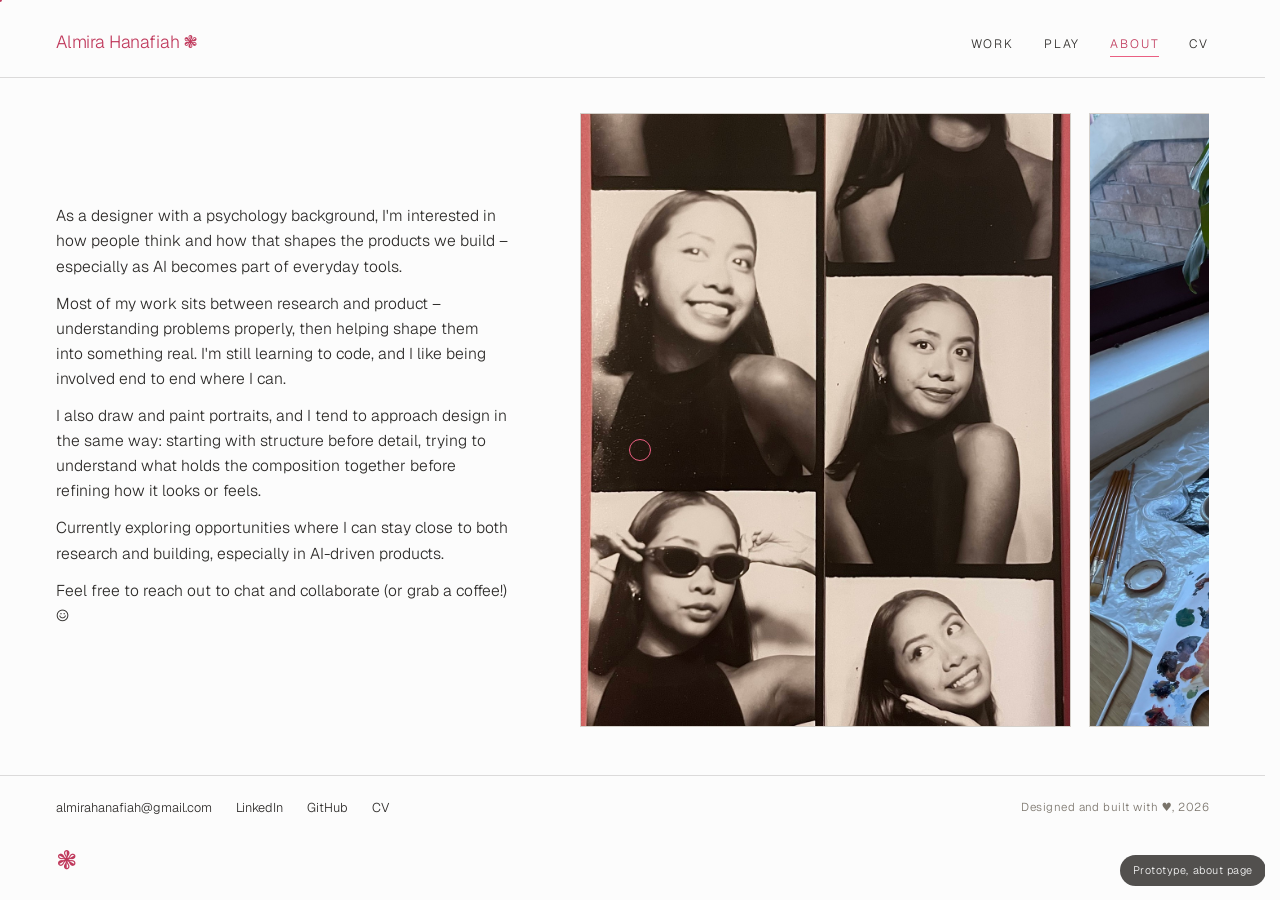
==== commit 17f557fd: "Tighten CS02, remove case-study eyebrows, resize About gallery, hide GAIA from index Co-Authored-By:" ====
--- a/about.html
+++ b/about.html
@@ -66,7 +66,7 @@
   .scroller::-webkit-scrollbar-thumb { background: var(--ink-soft); border-radius: 2px; }
   .track { display: flex; gap: 18px; width: max-content; }
   .shot {
-    width: 264px; flex: 0 0 auto; aspect-ratio: 4 / 5;
+    width: 236px; flex: 0 0 auto; aspect-ratio: 4 / 5;
     border: 1px solid var(--rule); background: var(--paper-2);
     overflow: hidden;
     display: flex; flex-direction: column;
@@ -101,8 +101,8 @@
     /* gallery fills the row height; images crop to it via object-fit */
     .gallery-col { display: flex; flex-direction: column; min-height: 0; }
     .scroller { flex: 1; min-height: 0; }
-    .track { height: 100%; }
-    .shot { height: 100%; width: auto; }
+    .track { height: 100%; align-items: center; }
+    .shot { height: 90%; width: auto; }
   }
 
   @media (max-width: 560px) {
@@ -111,7 +111,7 @@
     .nav a { font-size: .66rem; letter-spacing: .1em; }
     .block { grid-template-columns: 1fr; gap: 10px; }
     .block .k { padding-top: 0; }
-    .shot { width: 220px; }
+    .shot { width: 200px; }
   }
   @media (prefers-reduced-motion: reduce) {
     html { scroll-behavior: auto; }
--- a/assets/css/styles.css
+++ b/assets/css/styles.css
@@ -42,14 +42,10 @@
   animation-duration: 0.32s;
   animation-timing-function: ease;
 }
-/* lift the masthead out of the cross-fade so it stays put while only the body content swaps */
-header:has(.masthead) {
-  view-transition-name: site-header;
-}
-::view-transition-old(site-header),
-::view-transition-new(site-header) {
-  animation: none;
-}
+/* The whole page (header included) cross-fades as one opaque snapshot.
+   We deliberately do NOT give the header its own view-transition-name:
+   the header has a transparent background, so pinning it as a separate
+   snapshot left the old and new headers visibly overlaid mid-transition. */
 
 body {
   background: var(--paper);
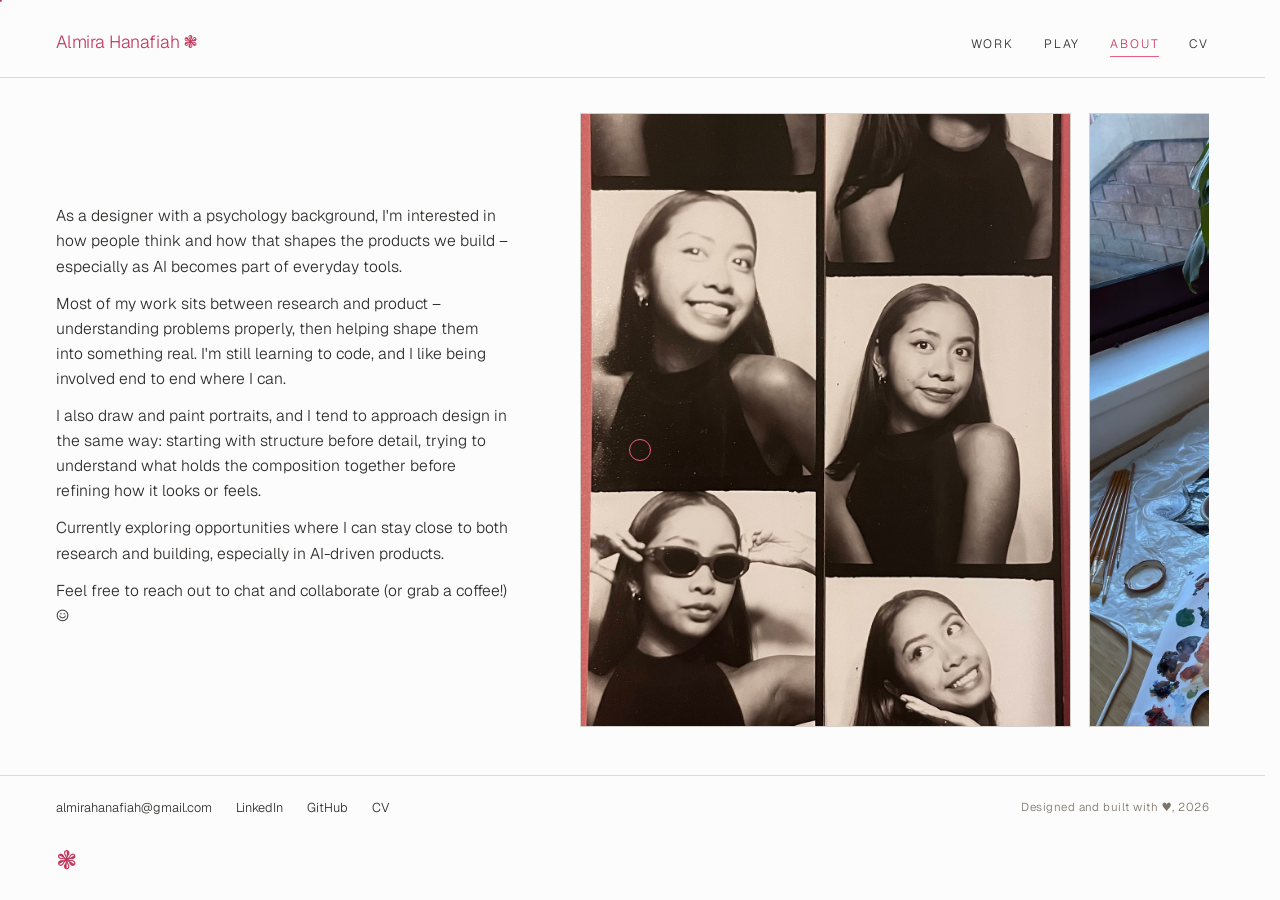
==== commit 258240b2: "Remove the floating prototype label from all pages Drop the bottom-right 'Prototype, case study NN' " ====
--- a/about.html
+++ b/about.html
@@ -5,7 +5,7 @@
 <meta name="viewport" content="width=device-width, initial-scale=1.0" />
 <meta name="robots" content="noindex,nofollow" />
 <title>About, Almira</title>
-<meta name="description" content="Product designer with a psychology background, working on AI-native software at Brim." />
+<meta name="description" content="Product designer with a psychology background, working on AI-native software at an early-stage AI company." />
 <link rel="icon" type="image/svg+xml" href="assets/favicon.svg" />
 <link rel="preconnect" href="https://fonts.googleapis.com" />
 <link rel="preconnect" href="https://fonts.gstatic.com" crossorigin />
@@ -133,7 +133,7 @@
     <div class="masthead">
       <a href="index.html" class="wordmark">Almira Hanafiah &#10051;</a>
       <nav class="nav">
-        <a href="index.html">Work</a>
+        <a href="index.html#work">Work</a>
         <a href="play.html">Play</a>
         <a href="about.html" class="here">About</a>
         <a href="assets/cv/Almira-Hanafiah-CV.pdf" target="_blank" rel="noopener">CV</a>
@@ -207,7 +207,6 @@
   </div>
 </footer>
 
-<div class="proto-note">Prototype, about page</div>
 
 <script>
 (function () {
